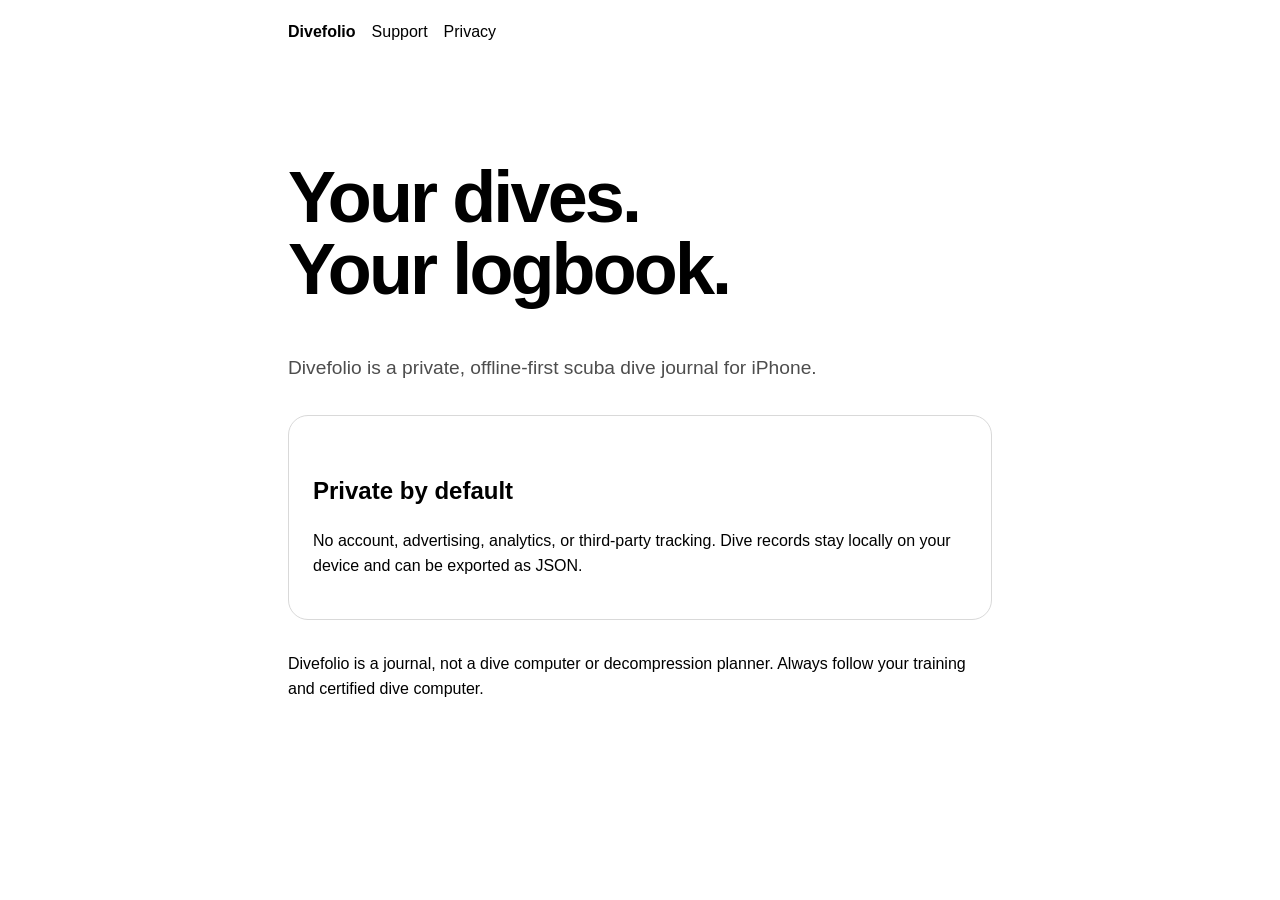
==== index.html @ 98773e18 "Publish Divefolio support site" ====
<!doctype html>
<html lang="en">
  <head>
    <meta charset="utf-8">
    <meta name="viewport" content="width=device-width, initial-scale=1">
    <meta name="description" content="Divefolio support and privacy information.">
    <title>Divefolio</title>
    <link rel="stylesheet" href="style.css">
  </head>
  <body>
    <nav aria-label="Primary">
      <a href="index.html"><strong>Divefolio</strong></a>
      <a href="support.html">Support</a>
      <a href="privacy.html">Privacy</a>
    </nav>
    <main>
      <h1>Your dives.<br>Your logbook.</h1>
      <p class="lede">
        Divefolio is a private, offline-first scuba dive journal for iPhone.
      </p>
      <div class="card">
        <h2>Private by default</h2>
        <p>
          No account, advertising, analytics, or third-party tracking. Dive
          records stay locally on your device and can be exported as JSON.
        </p>
      </div>
      <p>
        Divefolio is a journal, not a dive computer or decompression planner.
        Always follow your training and certified dive computer.
      </p>
    </main>
  </body>
</html>
---- style.css ----
:root {
  color-scheme: light dark;
  font-family:
    -apple-system, BlinkMacSystemFont, "SF Pro Text", "Segoe UI", sans-serif;
  line-height: 1.55;
  --accent: #0789ba;
}

* {
  box-sizing: border-box;
}

body {
  margin: 0;
}

main,
nav {
  width: min(44rem, calc(100% - 2rem));
  margin-inline: auto;
}

nav {
  display: flex;
  gap: 1rem;
  padding-block: 1.25rem;
}

nav a {
  color: inherit;
  text-decoration: none;
}

main {
  padding-block: 3rem 5rem;
}

h1 {
  font-size: clamp(2.4rem, 8vw, 4.5rem);
  letter-spacing: -0.04em;
  line-height: 1;
}

h2 {
  margin-top: 2rem;
}

a {
  color: var(--accent);
}

.lede {
  max-width: 35rem;
  font-size: 1.2rem;
  color: color-mix(in srgb, CanvasText 70%, Canvas);
}

.card {
  margin-block: 2rem;
  padding: 1.5rem;
  border: 1px solid color-mix(in srgb, CanvasText 15%, Canvas);
  border-radius: 1.25rem;
}
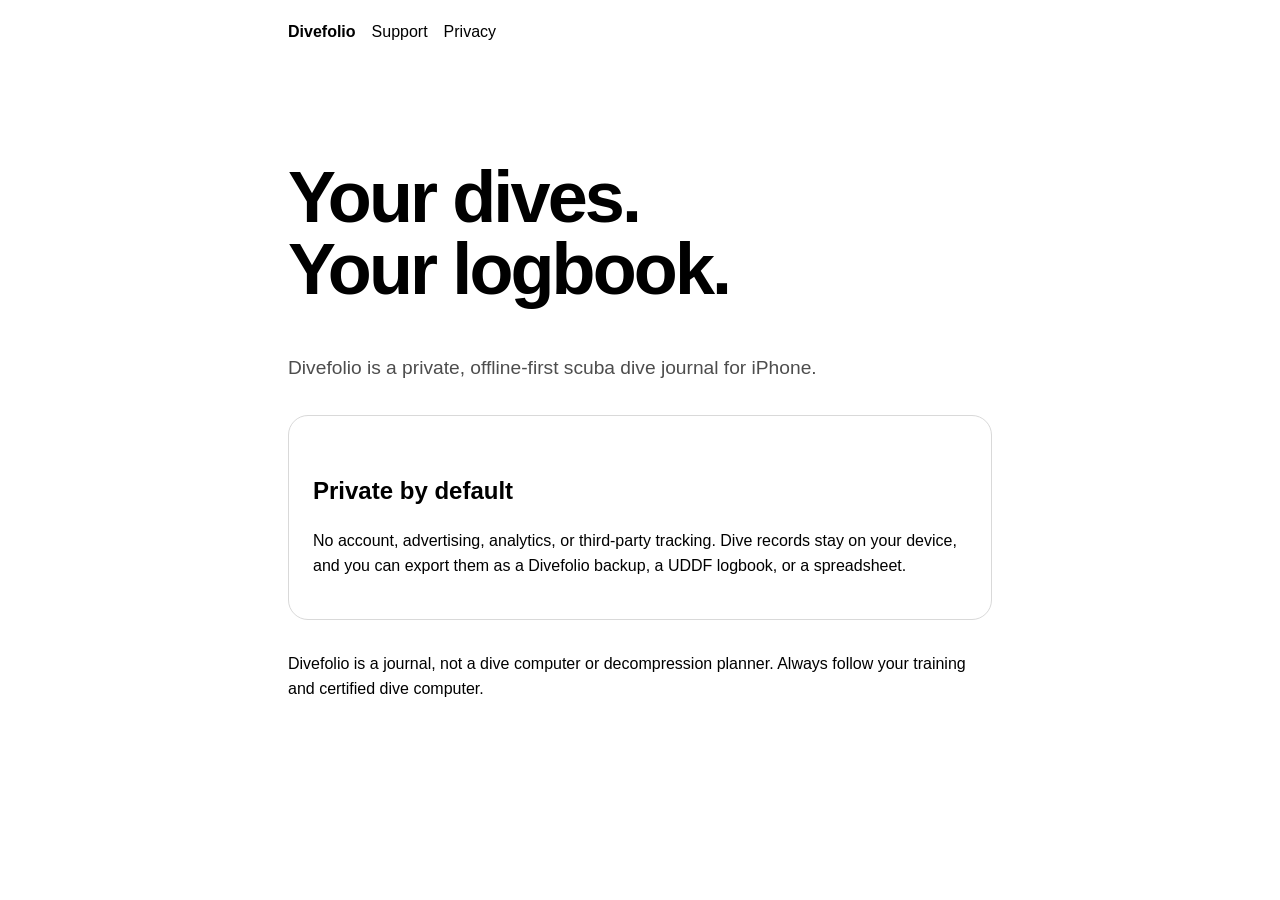
==== commit 0f0e4e3f: "docs: name the export formats, and point to the app repository Co-Authored-By: Claude Opus 5.5 <nore" ====
--- a/index.html
+++ b/index.html
@@ -22,7 +22,8 @@
         <h2>Private by default</h2>
         <p>
           No account, advertising, analytics, or third-party tracking. Dive
-          records stay locally on your device and can be exported as JSON.
+          records stay on your device, and you can export them as a Divefolio
+          backup, a UDDF logbook, or a spreadsheet.
         </p>
       </div>
       <p>
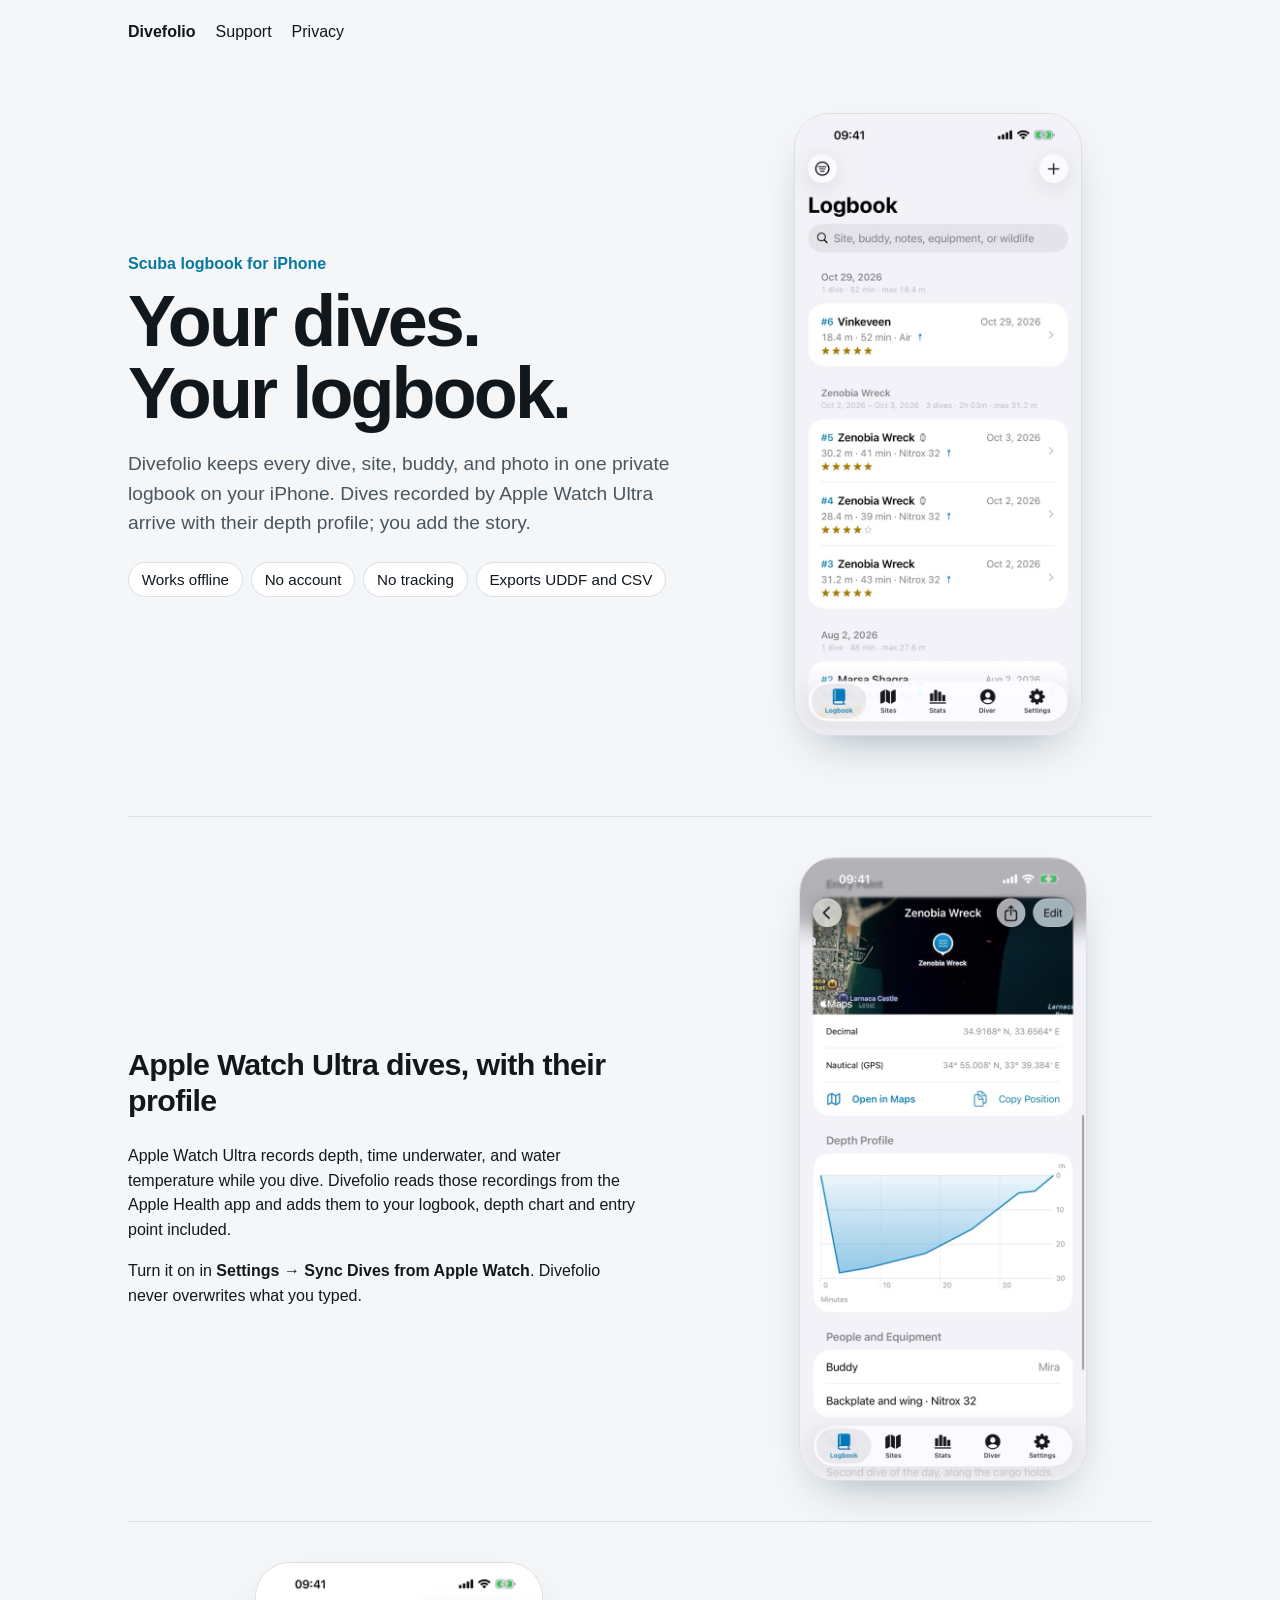
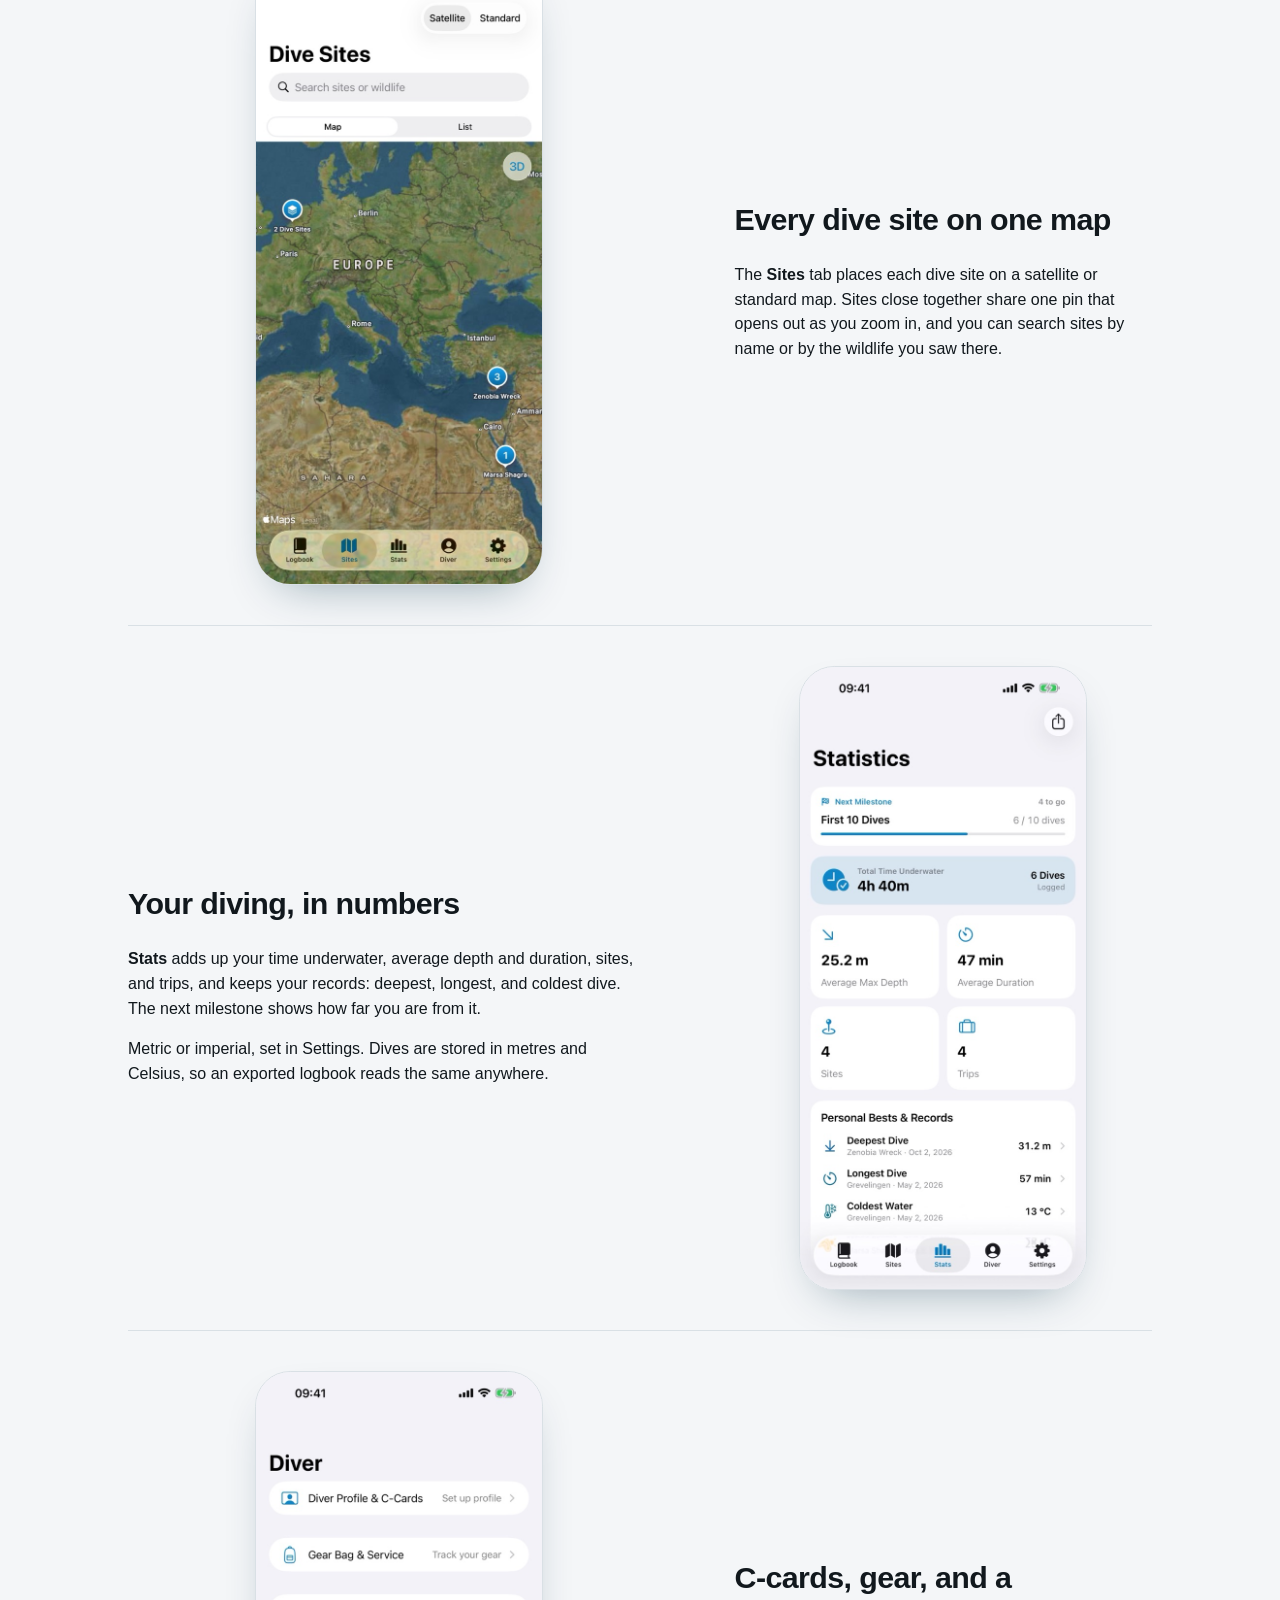
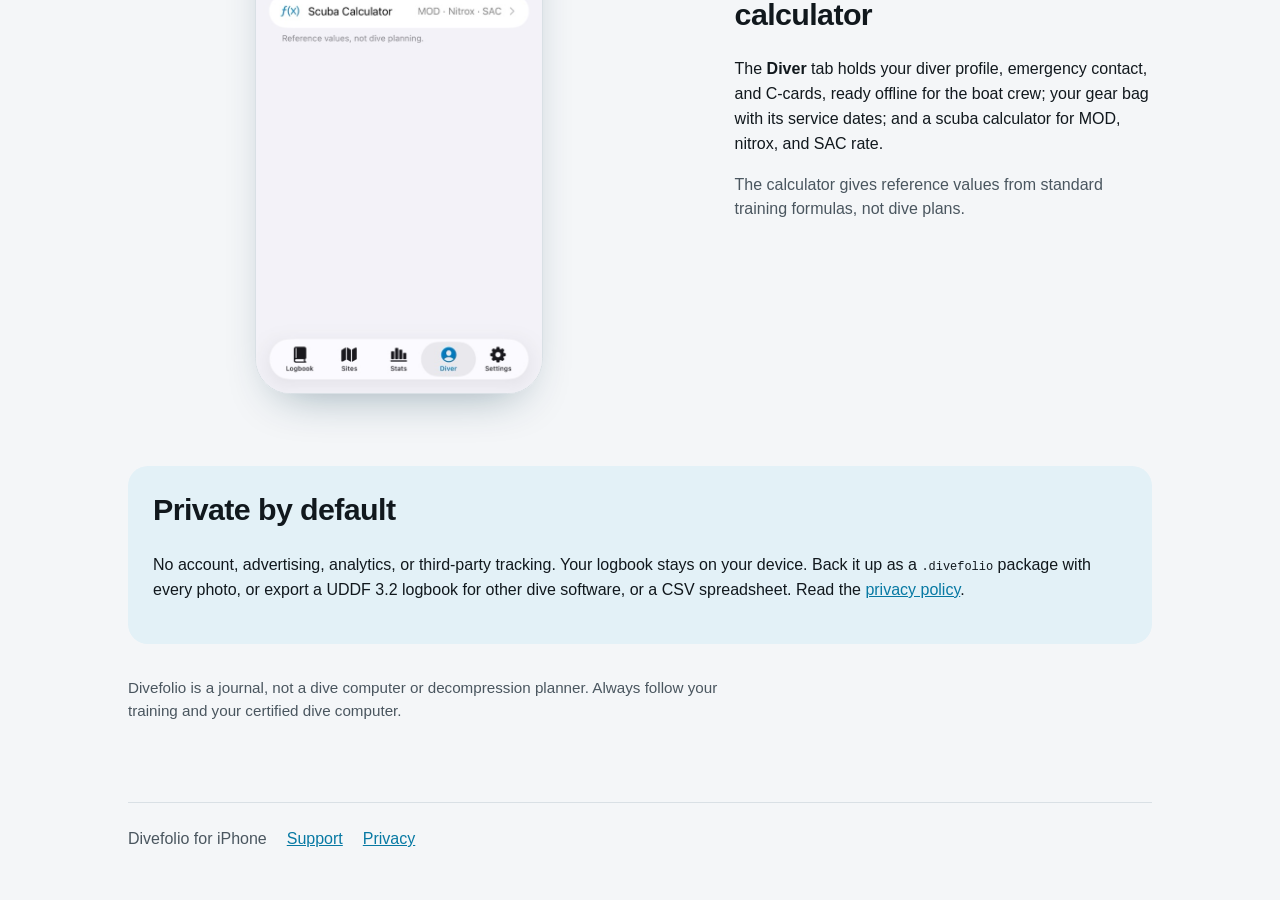
==== commit 66effc92: "polish: rebuild the landing page around current app screenshots and add support answers" ====
--- a/index.html
+++ b/index.html
@@ -3,33 +3,138 @@
   <head>
     <meta charset="utf-8">
     <meta name="viewport" content="width=device-width, initial-scale=1">
-    <meta name="description" content="Divefolio support and privacy information.">
-    <title>Divefolio</title>
+    <meta name="description" content="Divefolio is a private, offline-first scuba dive logbook for iPhone that reads your Apple Watch Ultra dives.">
+    <meta name="theme-color" content="#0789ba">
+    <title>Divefolio · Your dives. Your logbook.</title>
     <link rel="stylesheet" href="style.css">
   </head>
   <body>
     <nav aria-label="Primary">
-      <a href="index.html"><strong>Divefolio</strong></a>
+      <a href="index.html" aria-current="page"><strong>Divefolio</strong></a>
       <a href="support.html">Support</a>
       <a href="privacy.html">Privacy</a>
     </nav>
+
+    <header class="hero">
+      <div class="hero-copy">
+        <p class="eyebrow">Scuba logbook for iPhone</p>
+        <h1>Your dives.<br>Your logbook.</h1>
+        <p class="lede">
+          Divefolio keeps every dive, site, buddy, and photo in one private
+          logbook on your iPhone. Dives recorded by Apple Watch Ultra arrive
+          with their depth profile; you add the story.
+        </p>
+        <ul class="facts">
+          <li>Works offline</li>
+          <li>No account</li>
+          <li>No tracking</li>
+          <li>Exports UDDF and CSV</li>
+        </ul>
+      </div>
+      <figure class="phone hero-phone">
+        <img src="screenshots/logbook.jpg" width="589" height="1280"
+          alt="The Divefolio logbook: dives grouped by date and dive site, each with depth, time, gas, and a star rating.">
+      </figure>
+    </header>
+
     <main>
-      <h1>Your dives.<br>Your logbook.</h1>
-      <p class="lede">
-        Divefolio is a private, offline-first scuba dive journal for iPhone.
-      </p>
-      <div class="card">
+      <section class="feature">
+        <div>
+          <h2>Apple Watch Ultra dives, with their profile</h2>
+          <p>
+            Apple Watch Ultra records depth, time underwater, and water
+            temperature while you dive. Divefolio reads those recordings from
+            the Apple Health app and adds them to your logbook, depth chart
+            and entry point included.
+          </p>
+          <p>
+            Turn it on in <strong>Settings → Sync Dives from Apple Watch</strong>.
+            Divefolio never overwrites what you typed.
+          </p>
+        </div>
+        <figure class="phone">
+          <img src="screenshots/depth-profile.jpg" width="589" height="1280" loading="lazy"
+            alt="A dive at Zenobia Wreck with its entry point on a map and a depth profile chart to 31 metres.">
+        </figure>
+      </section>
+
+      <section class="feature">
+        <div>
+          <h2>Every dive site on one map</h2>
+          <p>
+            The <strong>Sites</strong> tab places each dive site on a satellite
+            or standard map. Sites close together share one pin that opens
+            out as you zoom in, and you can search sites by name or by the
+            wildlife you saw there.
+          </p>
+        </div>
+        <figure class="phone">
+          <img src="screenshots/sites-map.jpg" width="589" height="1280" loading="lazy"
+            alt="A satellite map of Europe and the Middle East with pins for the Netherlands, Zenobia Wreck, and Marsa Shagra.">
+        </figure>
+      </section>
+
+      <section class="feature">
+        <div>
+          <h2>Your diving, in numbers</h2>
+          <p>
+            <strong>Stats</strong> adds up your time underwater, average
+            depth and duration, sites, and trips, and keeps your records:
+            deepest, longest, and coldest dive. The next milestone shows how
+            far you are from it.
+          </p>
+          <p>
+            Metric or imperial, set in Settings. Dives are stored in metres
+            and Celsius, so an exported logbook reads the same anywhere.
+          </p>
+        </div>
+        <figure class="phone">
+          <img src="screenshots/statistics.jpg" width="589" height="1280" loading="lazy"
+            alt="The statistics screen: a milestone, 4 hours 40 minutes underwater, averages, and personal records.">
+        </figure>
+      </section>
+
+      <section class="feature">
+        <div>
+          <h2>C-cards, gear, and a calculator</h2>
+          <p>
+            The <strong>Diver</strong> tab holds your diver profile, emergency
+            contact, and C-cards, ready offline for the boat crew; your gear
+            bag with its service dates; and a scuba calculator for MOD,
+            nitrox, and SAC rate.
+          </p>
+          <p class="note">
+            The calculator gives reference values from standard training
+            formulas, not dive plans.
+          </p>
+        </div>
+        <figure class="phone">
+          <img src="screenshots/diver.jpg" width="589" height="1280" loading="lazy"
+            alt="The Diver tab with Diver Profile and C-Cards, Gear Bag and Service, and Scuba Calculator.">
+        </figure>
+      </section>
+
+      <section class="card private">
         <h2>Private by default</h2>
         <p>
-          No account, advertising, analytics, or third-party tracking. Dive
-          records stay on your device, and you can export them as a Divefolio
-          backup, a UDDF logbook, or a spreadsheet.
+          No account, advertising, analytics, or third-party tracking. Your
+          logbook stays on your device. Back it up as a
+          <code>.divefolio</code> package with every photo, or export a UDDF
+          3.2 logbook for other dive software, or a CSV spreadsheet.
+          Read the <a href="privacy.html">privacy policy</a>.
         </p>
-      </div>
-      <p>
+      </section>
+
+      <p class="safety">
         Divefolio is a journal, not a dive computer or decompression planner.
-        Always follow your training and certified dive computer.
+        Always follow your training and your certified dive computer.
       </p>
     </main>
+
+    <footer>
+      <span>Divefolio for iPhone</span>
+      <a href="support.html">Support</a>
+      <a href="privacy.html">Privacy</a>
+    </footer>
   </body>
 </html>
--- a/style.css
+++ b/style.css
@@ -3,7 +3,25 @@
   font-family:
     -apple-system, BlinkMacSystemFont, "SF Pro Text", "Segoe UI", sans-serif;
   line-height: 1.55;
-  --accent: #0789ba;
+  --accent: #0779a3;
+  --page: #f4f6f8;
+  --surface: #ffffff;
+  --text: #11181d;
+  --muted: #4a565f;
+  --line: #d9e0e5;
+  --tint: #e3f1f7;
+}
+
+@media (prefers-color-scheme: dark) {
+  :root {
+    --accent: #5cc4ec;
+    --page: #0c1115;
+    --surface: #161d23;
+    --text: #eef3f6;
+    --muted: #a7b3bc;
+    --line: #2a343c;
+    --tint: #10283a;
+  }
 }
 
 * {
@@ -12,17 +30,21 @@
 
 body {
   margin: 0;
+  background: var(--page);
+  color: var(--text);
 }
 
 main,
-nav {
-  width: min(44rem, calc(100% - 2rem));
+nav,
+footer,
+.hero {
+  width: min(64rem, calc(100% - 2rem));
   margin-inline: auto;
 }
 
 nav {
   display: flex;
-  gap: 1rem;
+  gap: 1.25rem;
   padding-block: 1.25rem;
 }
 
@@ -31,11 +53,16 @@
   text-decoration: none;
 }
 
+nav a[aria-current="page"]:not(:first-child) {
+  color: var(--accent);
+}
+
 main {
-  padding-block: 3rem 5rem;
+  padding-block: 3rem 4rem;
 }
 
 h1 {
+  margin-block: 0.5rem 1.25rem;
   font-size: clamp(2.4rem, 8vw, 4.5rem);
   letter-spacing: -0.04em;
   line-height: 1;
@@ -43,21 +70,129 @@
 
 h2 {
   margin-top: 2rem;
+  font-size: clamp(1.4rem, 3.5vw, 1.9rem);
+  letter-spacing: -0.02em;
+  line-height: 1.2;
 }
 
 a {
   color: var(--accent);
 }
 
+code {
+  font-size: 0.92em;
+}
+
 .lede {
   max-width: 35rem;
   font-size: 1.2rem;
-  color: color-mix(in srgb, CanvasText 70%, Canvas);
+  color: var(--muted);
+}
+
+.eyebrow {
+  margin: 0;
+  color: var(--accent);
+  font-weight: 600;
 }
 
 .card {
   margin-block: 2rem;
   padding: 1.5rem;
-  border: 1px solid color-mix(in srgb, CanvasText 15%, Canvas);
+  background: var(--surface);
+  border: 1px solid var(--line);
   border-radius: 1.25rem;
 }
+
+.card h2 {
+  margin-top: 0;
+}
+
+.private {
+  background: var(--tint);
+  border-color: transparent;
+}
+
+.note,
+.safety {
+  color: var(--muted);
+}
+
+.safety {
+  max-width: 40rem;
+  font-size: 0.95rem;
+}
+
+.hero {
+  display: grid;
+  gap: 2.5rem;
+  align-items: center;
+  padding-block: 2rem 1rem;
+}
+
+.facts {
+  display: flex;
+  flex-wrap: wrap;
+  gap: 0.5rem;
+  margin: 1.5rem 0 0;
+  padding: 0;
+  list-style: none;
+}
+
+.facts li {
+  padding: 0.3rem 0.8rem;
+  background: var(--surface);
+  border: 1px solid var(--line);
+  border-radius: 999px;
+  font-size: 0.95rem;
+}
+
+.phone {
+  width: min(18rem, 78vw);
+  margin: 0 auto;
+}
+
+.phone img {
+  display: block;
+  width: 100%;
+  height: auto;
+  border: 1px solid var(--line);
+  border-radius: 2.2rem;
+  box-shadow: 0 1.25rem 3rem -1.5rem rgb(7 50 70 / 0.45);
+}
+
+.feature {
+  display: grid;
+  gap: 2rem;
+  align-items: center;
+  padding-block: 2.5rem;
+  border-top: 1px solid var(--line);
+}
+
+.feature p {
+  max-width: 32rem;
+}
+
+footer {
+  display: flex;
+  flex-wrap: wrap;
+  gap: 1.25rem;
+  padding-block: 1.5rem 3rem;
+  border-top: 1px solid var(--line);
+  color: var(--muted);
+}
+
+@media (min-width: 48rem) {
+  .hero {
+    grid-template-columns: 1.3fr 1fr;
+    padding-block: 3rem 2rem;
+  }
+
+  .feature {
+    grid-template-columns: 1.3fr 1fr;
+    gap: 4rem;
+  }
+
+  .feature:nth-of-type(even) > figure {
+    order: -1;
+  }
+}
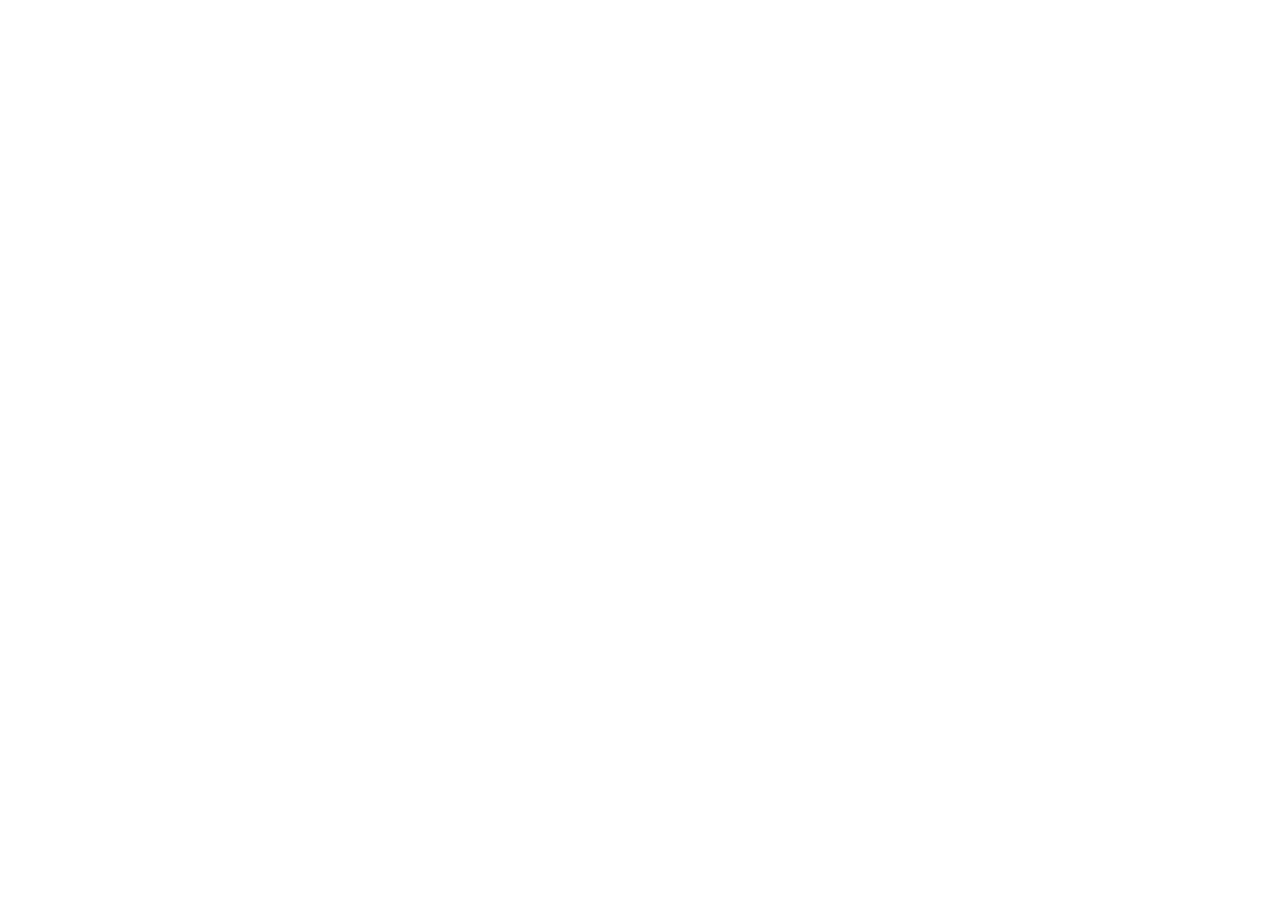
==== commit 720b5127: "Redirect the old pages to the Volpin site" ====
--- a/index.html
+++ b/index.html
@@ -1,140 +1,13 @@
 <!doctype html>
 <html lang="en">
-  <head>
-    <meta charset="utf-8">
-    <meta name="viewport" content="width=device-width, initial-scale=1">
-    <meta name="description" content="Divefolio is a private, offline-first scuba dive logbook for iPhone that reads your Apple Watch Ultra dives.">
-    <meta name="theme-color" content="#0789ba">
-    <title>Divefolio · Your dives. Your logbook.</title>
-    <link rel="stylesheet" href="style.css">
-  </head>
-  <body>
-    <nav aria-label="Primary">
-      <a href="index.html" aria-current="page"><strong>Divefolio</strong></a>
-      <a href="support.html">Support</a>
-      <a href="privacy.html">Privacy</a>
-    </nav>
-
-    <header class="hero">
-      <div class="hero-copy">
-        <p class="eyebrow">Scuba logbook for iPhone</p>
-        <h1>Your dives.<br>Your logbook.</h1>
-        <p class="lede">
-          Divefolio keeps every dive, site, buddy, and photo in one private
-          logbook on your iPhone. Dives recorded by Apple Watch Ultra arrive
-          with their depth profile; you add the story.
-        </p>
-        <ul class="facts">
-          <li>Works offline</li>
-          <li>No account</li>
-          <li>No tracking</li>
-          <li>Exports UDDF and CSV</li>
-        </ul>
-      </div>
-      <figure class="phone hero-phone">
-        <img src="screenshots/logbook.jpg" width="589" height="1280"
-          alt="The Divefolio logbook: dives grouped by date and dive site, each with depth, time, gas, and a star rating.">
-      </figure>
-    </header>
-
-    <main>
-      <section class="feature">
-        <div>
-          <h2>Apple Watch Ultra dives, with their profile</h2>
-          <p>
-            Apple Watch Ultra records depth, time underwater, and water
-            temperature while you dive. Divefolio reads those recordings from
-            the Apple Health app and adds them to your logbook, depth chart
-            and entry point included.
-          </p>
-          <p>
-            Turn it on in <strong>Settings → Sync Dives from Apple Watch</strong>.
-            Divefolio never overwrites what you typed.
-          </p>
-        </div>
-        <figure class="phone">
-          <img src="screenshots/depth-profile.jpg" width="589" height="1280" loading="lazy"
-            alt="A dive at Zenobia Wreck with its entry point on a map and a depth profile chart to 31 metres.">
-        </figure>
-      </section>
-
-      <section class="feature">
-        <div>
-          <h2>Every dive site on one map</h2>
-          <p>
-            The <strong>Sites</strong> tab places each dive site on a satellite
-            or standard map. Sites close together share one pin that opens
-            out as you zoom in, and you can search sites by name or by the
-            wildlife you saw there.
-          </p>
-        </div>
-        <figure class="phone">
-          <img src="screenshots/sites-map.jpg" width="589" height="1280" loading="lazy"
-            alt="A satellite map of Europe and the Middle East with pins for the Netherlands, Zenobia Wreck, and Marsa Shagra.">
-        </figure>
-      </section>
-
-      <section class="feature">
-        <div>
-          <h2>Your diving, in numbers</h2>
-          <p>
-            <strong>Stats</strong> adds up your time underwater, average
-            depth and duration, sites, and trips, and keeps your records:
-            deepest, longest, and coldest dive. The next milestone shows how
-            far you are from it.
-          </p>
-          <p>
-            Metric or imperial, set in Settings. Dives are stored in metres
-            and Celsius, so an exported logbook reads the same anywhere.
-          </p>
-        </div>
-        <figure class="phone">
-          <img src="screenshots/statistics.jpg" width="589" height="1280" loading="lazy"
-            alt="The statistics screen: a milestone, 4 hours 40 minutes underwater, averages, and personal records.">
-        </figure>
-      </section>
-
-      <section class="feature">
-        <div>
-          <h2>C-cards, gear, and a calculator</h2>
-          <p>
-            The <strong>Diver</strong> tab holds your diver profile, emergency
-            contact, and C-cards, ready offline for the boat crew; your gear
-            bag with its service dates; and a scuba calculator for MOD,
-            nitrox, and SAC rate.
-          </p>
-          <p class="note">
-            The calculator gives reference values from standard training
-            formulas, not dive plans.
-          </p>
-        </div>
-        <figure class="phone">
-          <img src="screenshots/diver.jpg" width="589" height="1280" loading="lazy"
-            alt="The Diver tab with Diver Profile and C-Cards, Gear Bag and Service, and Scuba Calculator.">
-        </figure>
-      </section>
-
-      <section class="card private">
-        <h2>Private by default</h2>
-        <p>
-          No account, advertising, analytics, or third-party tracking. Your
-          logbook stays on your device. Back it up as a
-          <code>.divefolio</code> package with every photo, or export a UDDF
-          3.2 logbook for other dive software, or a CSV spreadsheet.
-          Read the <a href="privacy.html">privacy policy</a>.
-        </p>
-      </section>
-
-      <p class="safety">
-        Divefolio is a journal, not a dive computer or decompression planner.
-        Always follow your training and your certified dive computer.
-      </p>
-    </main>
-
-    <footer>
-      <span>Divefolio for iPhone</span>
-      <a href="support.html">Support</a>
-      <a href="privacy.html">Privacy</a>
-    </footer>
-  </body>
+<head>
+<meta charset="utf-8">
+<title>Divefolio has moved</title>
+<meta name="robots" content="noindex">
+<link rel="canonical" href="https://daniel-volpin.github.io/divefolio/">
+<meta http-equiv="refresh" content="0; url=https://daniel-volpin.github.io/divefolio/">
+</head>
+<body>
+<p>This page has moved to <a href="https://daniel-volpin.github.io/divefolio/">https://daniel-volpin.github.io/divefolio/</a>.</p>
+</body>
 </html>
